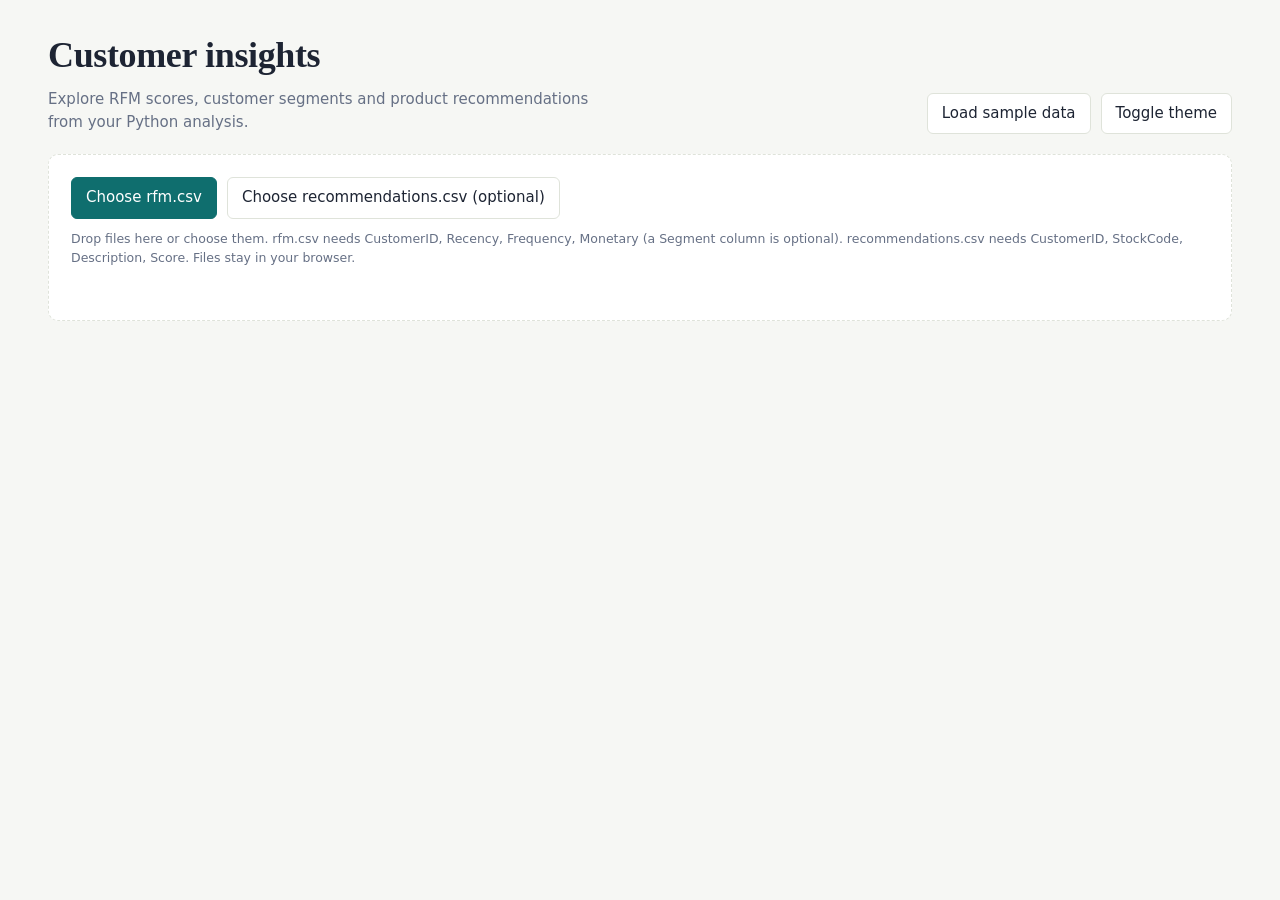
==== src/frontend/templates/dashboard.html @ dc7bb3b0 "Add K-Means RFM segmentation" ====
<!DOCTYPE html>
<html lang="en">
<head>
<meta charset="utf-8">
<meta name="viewport" content="width=device-width, initial-scale=1">
<title>Customer Insights – Online Retail Analytics</title>
<style>
:root{
  --ink:#1d2433; --muted:#667085; --paper:#f6f7f4; --panel:#ffffff; --line:#dfe3da;
  --accent:#0f6e6e; --accent-soft:#d8ecea; --warn:#b4531f;
  --seg1:#0f6e6e; --seg2:#3f9a8f; --seg3:#d9a441; --seg4:#b4531f; --seg5:#8b94a5; --seg6:#5b6fa8;
}
@media (prefers-color-scheme:dark){
  :root:not([data-theme="light"]){--ink:#e8ebf1;--muted:#9aa3b5;--paper:#12161f;--panel:#1a202c;--line:#2b3446;--accent:#4fc1b6;--accent-soft:#1e3a3a;--warn:#e08a55}
}
:root[data-theme="dark"]{--ink:#e8ebf1;--muted:#9aa3b5;--paper:#12161f;--panel:#1a202c;--line:#2b3446;--accent:#4fc1b6;--accent-soft:#1e3a3a;--warn:#e08a55}
*{box-sizing:border-box}
html,body{margin:0}
body{background:var(--paper);color:var(--ink);font:15px/1.55 "Source Sans 3","Segoe UI",system-ui,sans-serif}
h1,h2,h3{font-family:"Fraunces",Georgia,serif;font-weight:600;margin:0;letter-spacing:-.01em}
header{padding:28px clamp(16px,4vw,48px) 12px;display:flex;flex-wrap:wrap;gap:16px;align-items:end;justify-content:space-between}
header h1{font-size:clamp(24px,3.4vw,36px)}
header p{margin:4px 0 0;color:var(--muted);max-width:60ch}
main{padding:8px clamp(16px,4vw,48px) 48px;display:grid;gap:20px}
button,.btn{font:inherit;border:1px solid var(--line);background:var(--panel);color:var(--ink);padding:8px 14px;border-radius:6px;cursor:pointer}
button.primary,.btn.primary{background:var(--accent);border-color:var(--accent);color:#fff}
button:focus-visible,input:focus-visible,select:focus-visible,label:focus-within{outline:2px solid var(--accent);outline-offset:2px}
.bar{display:flex;flex-wrap:wrap;gap:10px;align-items:center}
.drop{border:1.5px dashed var(--line);background:var(--panel);border-radius:10px;padding:22px;display:grid;gap:10px}
.drop.over{border-color:var(--accent);background:var(--accent-soft)}
.drop small{color:var(--muted)}
nav.tabs{display:flex;gap:4px;border-bottom:1px solid var(--line)}
nav.tabs button{border:0;border-bottom:3px solid transparent;border-radius:0;background:none;padding:10px 14px;color:var(--muted)}
nav.tabs button[aria-selected="true"]{color:var(--ink);border-bottom-color:var(--accent);font-weight:600}
.stats{display:grid;grid-template-columns:repeat(auto-fit,minmax(160px,1fr));gap:12px}
.stat{background:var(--panel);border:1px solid var(--line);border-radius:8px;padding:14px 16px}
.stat b{display:block;font:600 24px "Fraunces",Georgia,serif}
.stat span{color:var(--muted);font-size:13px}
.panel{background:var(--panel);border:1px solid var(--line);border-radius:10px;padding:18px}
.grid2{display:grid;grid-template-columns:minmax(0,1fr) minmax(0,1.4fr);gap:20px}
@media(max-width:860px){.grid2{grid-template-columns:1fr}}
.seg-row{display:grid;grid-template-columns:130px 1fr 60px;gap:10px;align-items:center;margin:8px 0;cursor:pointer;font-size:14px}
.seg-row .track{background:var(--paper);height:16px;border-radius:3px;overflow:hidden}
.seg-row .fill{height:100%}
.seg-row.active{font-weight:600}
.seg-row span:last-child{text-align:right;color:var(--muted)}
.scroll{overflow-x:auto;max-height:480px;overflow-y:auto}
table{border-collapse:collapse;width:100%;font-size:14px}
th,td{padding:8px 10px;text-align:left;border-bottom:1px solid var(--line);white-space:nowrap}
th{position:sticky;top:0;background:var(--panel);cursor:pointer;color:var(--muted);font-weight:600}
td.n,th.n{text-align:right;font-variant-numeric:tabular-nums}
input[type=search],input[type=text],select{font:inherit;padding:8px 10px;border:1px solid var(--line);border-radius:6px;background:var(--panel);color:var(--ink)}
.pill{display:inline-block;padding:1px 9px;border-radius:99px;font-size:12px;color:#fff}
.empty{color:var(--muted);padding:24px 0;text-align:center}
.msg{color:var(--warn);min-height:1.4em}
[hidden]{display:none!important}
</style>
</head>
<body>
<header>
  <div>
    <h1>Customer insights</h1>
    <p>Explore RFM scores, customer segments and product recommendations from your Python analysis.</p>
  </div>
  <div class="bar">
    <button id="demo">Load sample data</button>
    <button id="theme" aria-label="Toggle dark mode">Toggle theme</button>
  </div>
</header>

<main>
  <section class="drop" id="drop">
    <div class="bar">
      <label class="btn primary">Choose rfm.csv<input id="rfmFile" type="file" accept=".csv" hidden></label>
      <label class="btn">Choose recommendations.csv (optional)<input id="recFile" type="file" accept=".csv" hidden></label>
    </div>
    <small>Drop files here or choose them. rfm.csv needs CustomerID, Recency, Frequency, Monetary (a Segment column is optional). recommendations.csv needs CustomerID, StockCode, Description, Score. Files stay in your browser.</small>
    <div class="msg" id="msg" role="status"></div>
  </section>

  <div id="app" hidden>
    <div class="stats" id="stats"></div>
    <nav class="tabs" role="tablist" style="margin-top:20px">
      <button role="tab" aria-selected="true" data-tab="seg">Segments</button>
      <button role="tab" aria-selected="false" data-tab="rec">Recommendations</button>
    </nav>

    <section id="tab-seg" style="margin-top:20px" class="grid2">
      <div class="panel">
        <h2 style="font-size:20px;margin-bottom:6px">Customers by segment</h2>
        <small style="color:var(--muted)">Select a segment to filter the table.</small>
        <div id="segBars" style="margin-top:12px"></div>
      </div>
      <div class="panel">
        <div class="bar" style="margin-bottom:12px">
          <input type="search" id="q" placeholder="Search by customer ID" aria-label="Search by customer ID">
          <button id="clearSeg">Show all segments</button>
          <button id="export">Download filtered CSV</button>
        </div>
        <div class="scroll"><table id="tbl"></table></div>
      </div>
    </section>

    <section id="tab-rec" style="margin-top:20px" hidden class="panel">
      <h2 style="font-size:20px;margin-bottom:12px">Recommendations for a customer</h2>
      <div class="bar" style="margin-bottom:12px">
        <input type="text" id="cust" placeholder="Customer ID, e.g. 17850" aria-label="Customer ID">
        <button class="primary" id="lookup">Show recommendations</button>
      </div>
      <div id="recOut"></div>
    </section>
  </div>
</main>

<script>
(function(){
  var COLORS={"Champions":"--seg1","Loyal customers":"--seg2","Recent customers":"--seg6","Needs attention":"--seg3","At risk":"--seg4","Lost":"--seg5"};
  var state={rfm:[],rec:[],seg:null,sort:{k:"Monetary",d:-1}};
  var $=function(id){return document.getElementById(id)};
  var css=function(v){return getComputedStyle(document.documentElement).getPropertyValue(v).trim()};
  var segColor=function(s){return css(COLORS[s]||"--seg5")};
  var fmt=function(n){return Number(n).toLocaleString(undefined,{maximumFractionDigits:0})};

  function parseCSV(text){
    var rows=[],row=[],cur="",q=false,i,c;
    text=text.replace(/^\uFEFF/,"");
    for(i=0;i<text.length;i++){
      c=text[i];
      if(q){ if(c=='"'){ if(text[i+1]=='"'){cur+='"';i++} else q=false } else cur+=c }
      else if(c=='"') q=true;
      else if(c==","){row.push(cur);cur=""}
      else if(c=="\n"||c=="\r"){ if(c=="\r"&&text[i+1]=="\n")i++; row.push(cur);cur="";rows.push(row);row=[] }
      else cur+=c;
    }
    if(cur!==""||row.length){row.push(cur);rows.push(row)}
    var head=rows.shift().map(function(h){return h.trim()});
    return rows.filter(function(r){return r.length>1}).map(function(r){
      var o={};head.forEach(function(h,j){o[h]=(r[j]||"").trim()});return o;
    });
  }

  function quintile(values,v,reverse){
    var s=values.slice().sort(function(a,b){return a-b});
    var rank=s.filter(function(x){return x<=v}).length/s.length;
    var score=Math.min(5,Math.max(1,Math.ceil(rank*5)));
    return reverse?6-score:score;
  }

  function prepareRFM(rows){
    var need=["CustomerID","Recency","Frequency","Monetary"];
    if(!rows.length||need.some(function(k){return !(k in rows[0])}))
      throw new Error("rfm.csv must include these columns: "+need.join(", ")+".");
    rows.forEach(function(r){r.Recency=+r.Recency;r.Frequency=+r.Frequency;r.Monetary=+r.Monetary});
    var R=rows.map(function(r){return r.Recency}),F=rows.map(function(r){return r.Frequency}),M=rows.map(function(r){return r.Monetary});
    rows.forEach(function(r){
      r.R=quintile(R,r.Recency,true);r.F=quintile(F,r.Frequency,false);r.M=quintile(M,r.Monetary,false);
      if(!r.Segment){
        r.Segment=(r.R>=4&&r.F>=4)?"Champions":(r.F>=4)?"Loyal customers":(r.R>=4)?"Recent customers":(r.R<=2&&r.F>=3)?"At risk":(r.R<=2)?"Lost":"Needs attention";
      }
    });
    return rows;
  }

  function render(){
    $("app").hidden=false;
    var rows=state.rfm;
    var total=rows.reduce(function(a,r){return a+r.Monetary},0);
    var counts={};rows.forEach(function(r){counts[r.Segment]=(counts[r.Segment]||0)+1});
    var top=Object.keys(counts).sort(function(a,b){return counts[b]-counts[a]})[0];
    $("stats").innerHTML=[["Customers",fmt(rows.length)],["Total revenue",fmt(total)],["Average spend",fmt(total/rows.length)],["Largest segment",top]]
      .map(function(s){return '<div class="stat"><b>'+s[1]+'</b><span>'+s[0]+'</span></div>'}).join("");
    var max=Math.max.apply(null,Object.values(counts));
    $("segBars").innerHTML=Object.keys(counts).sort(function(a,b){return counts[b]-counts[a]}).map(function(s){
      return '<div class="seg-row'+(state.seg===s?' active':'')+'" data-seg="'+s+'" tabindex="0" role="button">'+
        '<span>'+s+'</span><span class="track"><span class="fill" style="display:block;width:'+(counts[s]/max*100)+'%;background:'+segColor(s)+'"></span></span><span>'+fmt(counts[s])+'</span></div>';
    }).join("");
    renderTable();
  }

  function filtered(){
    var q=$("q").value.trim().toLowerCase();
    return state.rfm.filter(function(r){return (!state.seg||r.Segment===state.seg)&&(!q||String(r.CustomerID).toLowerCase().indexOf(q)>-1)});
  }

  function renderTable(){
    var cols=[["CustomerID",0],["Recency",1],["Frequency",1],["Monetary",1],["Segment",0]];
    var rows=filtered().sort(function(a,b){
      var k=state.sort.k,x=a[k],y=b[k];
      return (x>y?1:x<y?-1:0)*state.sort.d;
    });
    if(!rows.length){$("tbl").innerHTML='<tr><td class="empty">No customers match these filters.</td></tr>';return}
    $("tbl").innerHTML='<thead><tr>'+cols.map(function(c){
      return '<th class="'+(c[1]?'n':'')+'" data-k="'+c[0]+'">'+c[0]+(state.sort.k===c[0]?(state.sort.d>0?' ▲':' ▼'):'')+'</th>';
    }).join("")+'</tr></thead><tbody>'+rows.slice(0,500).map(function(r){
      return '<tr><td>'+r.CustomerID+'</td><td class="n">'+fmt(r.Recency)+'</td><td class="n">'+fmt(r.Frequency)+'</td><td class="n">'+fmt(r.Monetary)+
        '</td><td><span class="pill" style="background:'+segColor(r.Segment)+'">'+r.Segment+'</span></td></tr>';
    }).join("")+'</tbody>';
  }

  function showRecs(){
    var id=$("cust").value.trim(),out=$("recOut");
    if(!state.rec.length){out.innerHTML='<div class="empty">Load recommendations.csv to see product suggestions.</div>';return}
    var list=state.rec.filter(function(r){return String(r.CustomerID)===id}).sort(function(a,b){return +b.Score-+a.Score});
    if(!id){out.innerHTML='<div class="empty">Enter a customer ID to see suggested products.</div>';return}
    if(!list.length){out.innerHTML='<div class="empty">No recommendations found for customer '+id.replace(/[<>&]/g,"")+'.</div>';return}
    out.innerHTML='<div class="scroll"><table><thead><tr><th>StockCode</th><th>Description</th><th class="n">Score</th></tr></thead><tbody>'+
      list.map(function(r){return '<tr><td>'+r.StockCode+'</td><td>'+r.Description+'</td><td class="n">'+(+r.Score).toFixed(3)+'</td></tr>'}).join("")+'</tbody></table></div>';
  }

  function say(t){$("msg").textContent=t||""}
  function readFile(file,cb){var fr=new FileReader();fr.onload=function(){cb(fr.result)};fr.readAsText(file)}
  function loadRFM(file){readFile(file,function(t){try{state.rfm=prepareRFM(parseCSV(t));state.seg=null;say("");render()}catch(e){say(e.message)}})}
  function loadRec(file){readFile(file,function(t){try{state.rec=parseCSV(t);say("");showRecs()}catch(e){say("Could not read recommendations.csv.")}})}

  $("rfmFile").onchange=function(e){if(e.target.files[0])loadRFM(e.target.files[0])};
  $("recFile").onchange=function(e){if(e.target.files[0])loadRec(e.target.files[0])};
  var drop=$("drop");
  ["dragover","dragenter"].forEach(function(ev){drop.addEventListener(ev,function(e){e.preventDefault();drop.classList.add("over")})});
  ["dragleave","drop"].forEach(function(ev){drop.addEventListener(ev,function(e){e.preventDefault();drop.classList.remove("over")})});
  drop.addEventListener("drop",function(e){
    Array.prototype.forEach.call(e.dataTransfer.files,function(f){/rec/i.test(f.name)?loadRec(f):loadRFM(f)});
  });

  $("segBars").addEventListener("click",function(e){var r=e.target.closest("[data-seg]");if(r){state.seg=state.seg===r.dataset.seg?null:r.dataset.seg;render()}});
  $("segBars").addEventListener("keydown",function(e){if(e.key==="Enter"||e.key===" "){e.preventDefault();e.target.click()}});
  $("clearSeg").onclick=function(){state.seg=null;render()};
  $("q").oninput=renderTable;
  $("tbl").addEventListener("click",function(e){
    var th=e.target.closest("th");if(!th)return;
    var k=th.dataset.k;state.sort=state.sort.k===k?{k:k,d:-state.sort.d}:{k:k,d:-1};renderTable();
  });
  $("export").onclick=function(){
    var rows=filtered(),csv="CustomerID,Recency,Frequency,Monetary,Segment\n"+rows.map(function(r){return [r.CustomerID,r.Recency,r.Frequency,r.Monetary,r.Segment].join(",")}).join("\n");
    var a=document.createElement("a");a.href=URL.createObjectURL(new Blob([csv],{type:"text/csv"}));a.download="customers_filtered.csv";a.click();
  };
  document.querySelectorAll("[data-tab]").forEach(function(b){b.onclick=function(){
    document.querySelectorAll("[data-tab]").forEach(function(x){x.setAttribute("aria-selected",x===b)});
    $("tab-seg").hidden=b.dataset.tab!=="seg";$("tab-rec").hidden=b.dataset.tab!=="rec";
  }});
  $("lookup").onclick=showRecs;
  $("cust").addEventListener("keydown",function(e){if(e.key==="Enter")showRecs()});
  $("theme").onclick=function(){
    var r=document.documentElement,dark=r.dataset.theme?r.dataset.theme==="dark":matchMedia("(prefers-color-scheme:dark)").matches;
    r.dataset.theme=dark?"light":"dark";if(state.rfm.length)render();
  };

  $("demo").onclick=function(){
    var rows=[];
    for(var i=0;i<400;i++){
      var f=1+Math.floor(Math.pow(Math.random(),2.2)*40);
      rows.push({CustomerID:String(12346+i*7),Recency:Math.floor(Math.random()*365),Frequency:f,Monetary:Math.round(f*(40+Math.random()*180))});
    }
    state.rfm=prepareRFM(rows);state.seg=null;
    var items=[["85123A","White hanging heart T-light holder"],["22423","Regency cakestand 3 tier"],["47566","Party bunting"],["84879","Assorted colour bird ornament"],["22720","Set of 3 cake tins pantry design"]];
    state.rec=[];
    state.rfm.slice(0,40).forEach(function(r){items.forEach(function(it){state.rec.push({CustomerID:r.CustomerID,StockCode:it[0],Description:it[1],Score:Math.random()})})});
    $("cust").value=state.rfm[0].CustomerID;
    say("");render();showRecs();
  };
})();
</script>
</body>
</html>
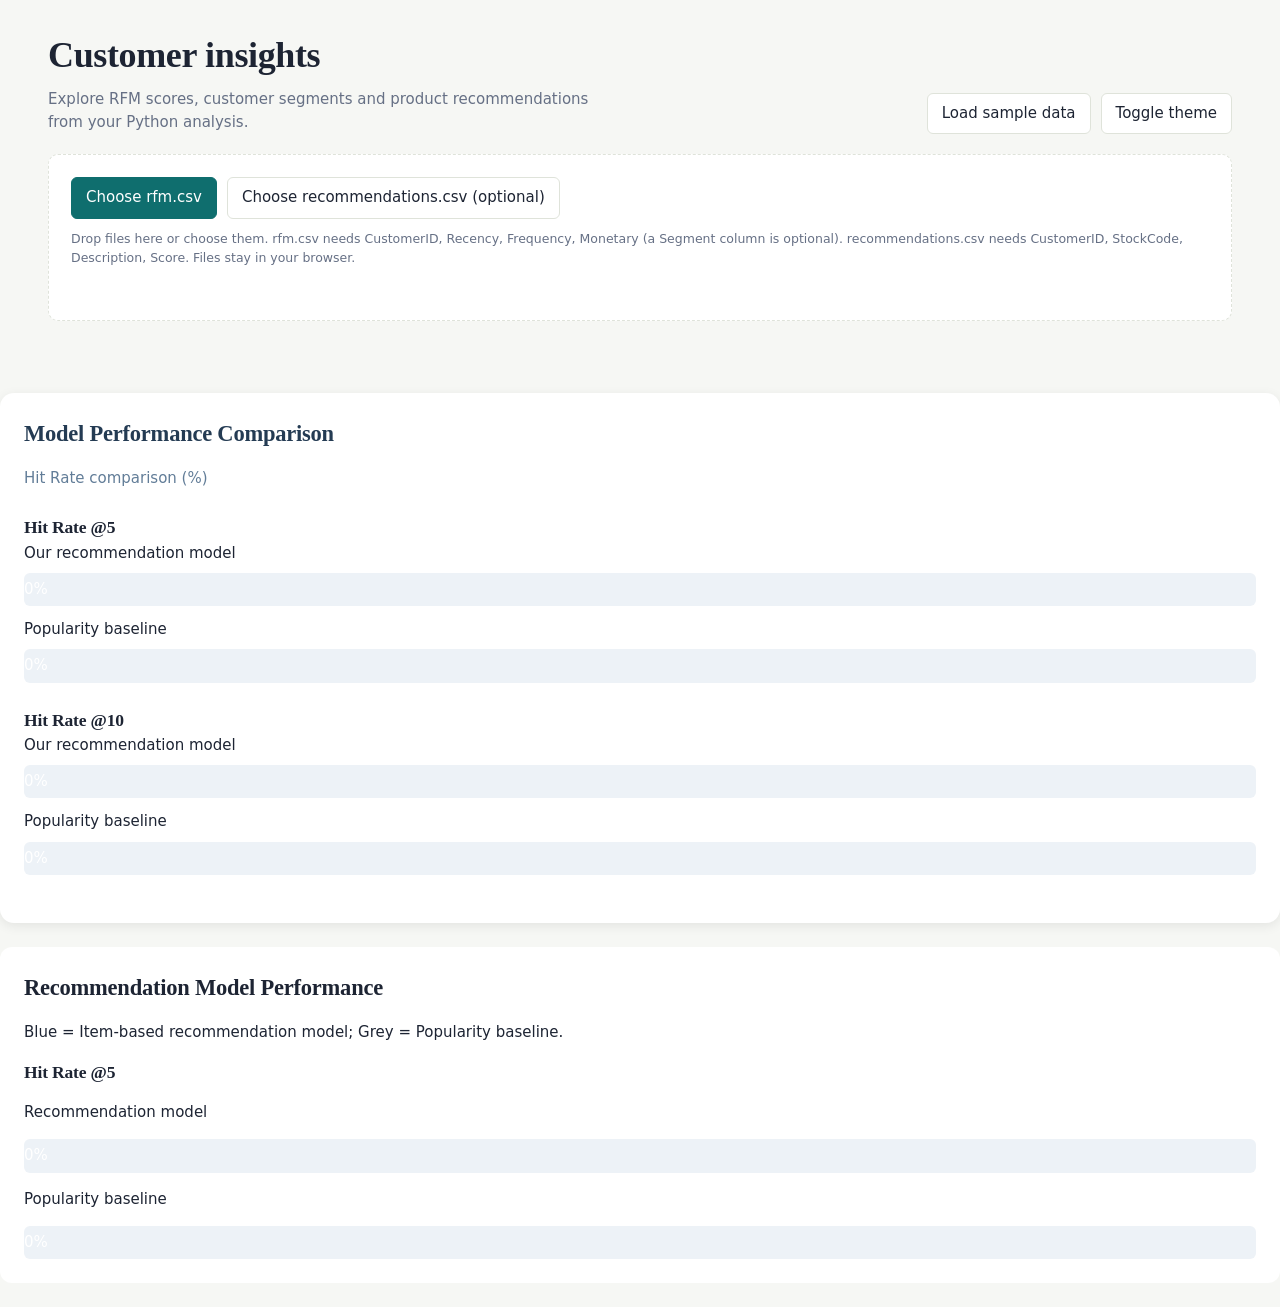
==== commit 6ad238bc: "Prepare for deployment" ====
--- a/src/frontend/templates/dashboard.html
+++ b/src/frontend/templates/dashboard.html
@@ -112,6 +112,73 @@
   </div>
 </main>
 
+
+<!-- Model Performance Comparison Chart -->
+<section style="margin: 24px 0; padding: 24px; background: #ffffff; border-radius: 14px; box-shadow: 0 3px 12px rgba(0,0,0,0.08);">
+    <h2 style="color: #243b53;">Model Performance Comparison</h2>
+    <p style="color: #627d98;">Hit Rate comparison (%)</p>
+
+    <div style="margin: 24px 0;">
+        <h3>Hit Rate @5</h3>
+        <div style="margin-bottom: 8px;">Our recommendation model</div>
+        <div style="background: #edf2f7; border-radius: 6px;">
+            <div id="chart-model-5"
+                 style="width: 0%; background: #2563eb; color: white; padding: 5px 0; text-align: center; border-radius: 6px; transition: width 0.5s;">
+                0%
+            </div>
+        </div>
+
+        <div style="margin: 12px 0 8px;">Popularity baseline</div>
+        <div style="background: #edf2f7; border-radius: 6px;">
+            <div id="chart-base-5"
+                 style="width: 0%; background: #64748b; color: white; padding: 5px 0; text-align: center; border-radius: 6px;">
+                0%
+            </div>
+        </div>
+    </div>
+
+    <div style="margin: 24px 0;">
+        <h3>Hit Rate @10</h3>
+        <div style="margin-bottom: 8px;">Our recommendation model</div>
+        <div style="background: #edf2f7; border-radius: 6px;">
+            <div id="chart-model-10"
+                 style="width: 0%; background: #2563eb; color: white; padding: 5px 0; text-align: center; border-radius: 6px;">
+                0%
+            </div>
+        </div>
+
+        <div style="margin: 12px 0 8px;">Popularity baseline</div>
+        <div style="background: #edf2f7; border-radius: 6px;">
+            <div id="chart-base-10"
+                 style="width: 0%; background: #64748b; color: white; padding: 5px 0; text-align: center; border-radius: 6px;">
+                0%
+            </div>
+        </div>
+    </div>
+</section>
+
+
+<section id="evaluation-chart" style="padding: 24px; margin: 24px 0; background: white; border-radius: 12px;">
+    <h2>Recommendation Model Performance</h2>
+    <p>Blue = Item-based recommendation model; Grey = Popularity baseline.</p>
+
+    <h3>Hit Rate @5</h3>
+    <p>Recommendation model</p>
+    <div style="background: #edf2f7; border-radius: 6px;">
+        <div id="chart-model-5"
+             style="width: 0%; background: #2563eb; color: white; padding: 5px 0; text-align: center; border-radius: 6px;">
+            0%
+        </div>
+    </div>
+
+    <p>Popularity baseline</p>
+    <div style="background: #edf2f7; border-radius: 6px;">
+        <div id="chart-base-5"
+             style="width: 0%; background: #64748b; color: white; padding: 5px 0; text-align: center; border-radius: 6px;">
+            0%
+        </div>
+    </div>
+
 <script>
 (function(){
   var COLORS={"Champions":"--seg1","Loyal customers":"--seg2","Recent customers":"--seg6","Needs attention":"--seg3","At risk":"--seg4","Lost":"--seg5"};
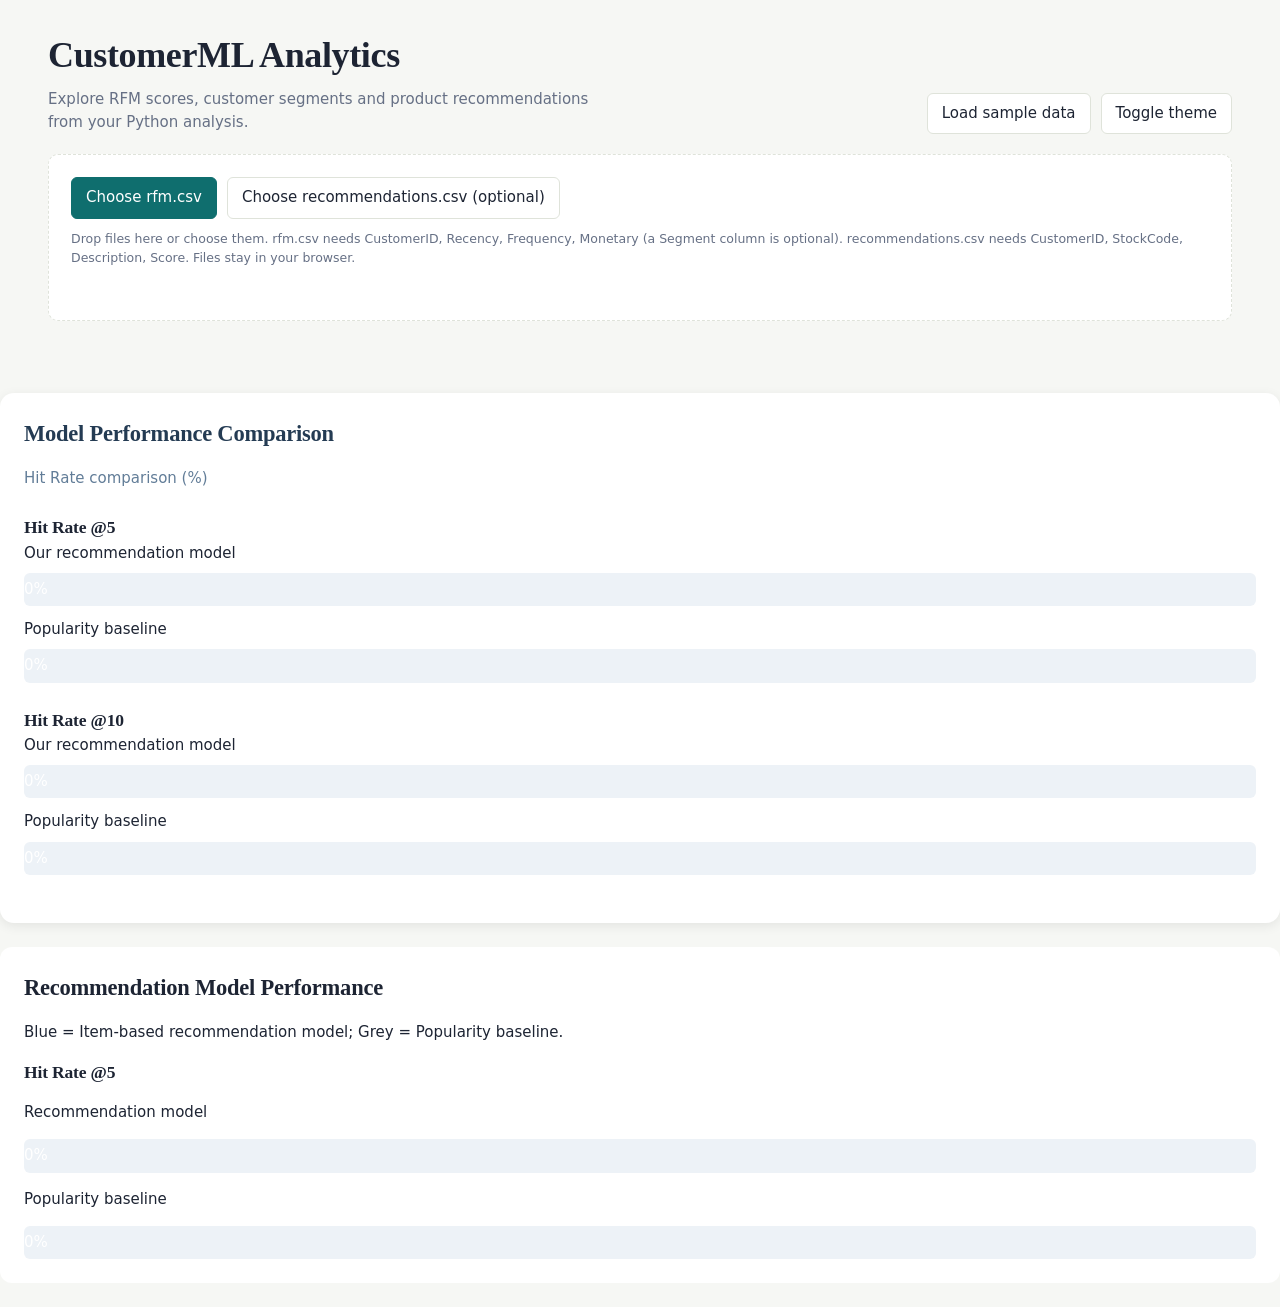
==== commit 7574ab7d: "Rename project to CustomerML Analytics" ====
--- a/src/frontend/templates/dashboard.html
+++ b/src/frontend/templates/dashboard.html
@@ -3,7 +3,7 @@
 <head>
 <meta charset="utf-8">
 <meta name="viewport" content="width=device-width, initial-scale=1">
-<title>Customer Insights – Online Retail Analytics</title>
+<title>CustomerML Analytics</title>
 <style>
 :root{
   --ink:#1d2433; --muted:#667085; --paper:#f6f7f4; --panel:#ffffff; --line:#dfe3da;
@@ -59,7 +59,7 @@
 <body>
 <header>
   <div>
-    <h1>Customer insights</h1>
+    <h1>CustomerML Analytics</h1>
     <p>Explore RFM scores, customer segments and product recommendations from your Python analysis.</p>
   </div>
   <div class="bar">
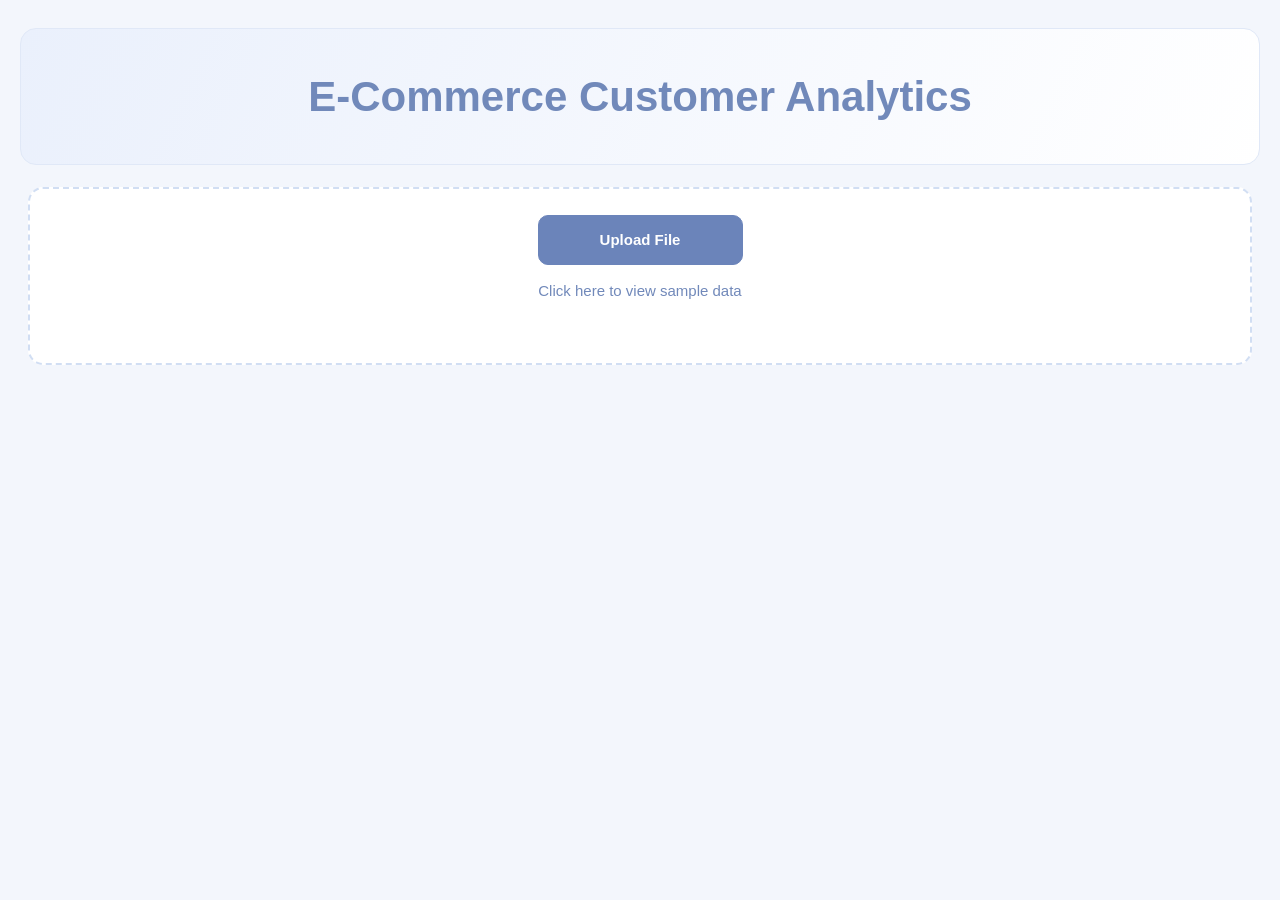
==== commit 544ebb76: "Initial commit" ====
--- a/src/frontend/templates/dashboard.html
+++ b/src/frontend/templates/dashboard.html
@@ -1,330 +1,1169 @@
+
 <!DOCTYPE html>
 <html lang="en">
 <head>
-<meta charset="utf-8">
-<meta name="viewport" content="width=device-width, initial-scale=1">
-<title>CustomerML Analytics</title>
+<meta charset="UTF-8">
+<meta name="viewport" content="width=device-width, initial-scale=1.0">
+<title>E-Commerce Customer Analytics</title>
+
 <style>
-:root{
-  --ink:#1d2433; --muted:#667085; --paper:#f6f7f4; --panel:#ffffff; --line:#dfe3da;
-  --accent:#0f6e6e; --accent-soft:#d8ecea; --warn:#b4531f;
-  --seg1:#0f6e6e; --seg2:#3f9a8f; --seg3:#d9a441; --seg4:#b4531f; --seg5:#8b94a5; --seg6:#5b6fa8;
-}
-@media (prefers-color-scheme:dark){
-  :root:not([data-theme="light"]){--ink:#e8ebf1;--muted:#9aa3b5;--paper:#12161f;--panel:#1a202c;--line:#2b3446;--accent:#4fc1b6;--accent-soft:#1e3a3a;--warn:#e08a55}
-}
-:root[data-theme="dark"]{--ink:#e8ebf1;--muted:#9aa3b5;--paper:#12161f;--panel:#1a202c;--line:#2b3446;--accent:#4fc1b6;--accent-soft:#1e3a3a;--warn:#e08a55}
-*{box-sizing:border-box}
-html,body{margin:0}
-body{background:var(--paper);color:var(--ink);font:15px/1.55 "Source Sans 3","Segoe UI",system-ui,sans-serif}
-h1,h2,h3{font-family:"Fraunces",Georgia,serif;font-weight:600;margin:0;letter-spacing:-.01em}
-header{padding:28px clamp(16px,4vw,48px) 12px;display:flex;flex-wrap:wrap;gap:16px;align-items:end;justify-content:space-between}
-header h1{font-size:clamp(24px,3.4vw,36px)}
-header p{margin:4px 0 0;color:var(--muted);max-width:60ch}
-main{padding:8px clamp(16px,4vw,48px) 48px;display:grid;gap:20px}
-button,.btn{font:inherit;border:1px solid var(--line);background:var(--panel);color:var(--ink);padding:8px 14px;border-radius:6px;cursor:pointer}
-button.primary,.btn.primary{background:var(--accent);border-color:var(--accent);color:#fff}
-button:focus-visible,input:focus-visible,select:focus-visible,label:focus-within{outline:2px solid var(--accent);outline-offset:2px}
-.bar{display:flex;flex-wrap:wrap;gap:10px;align-items:center}
-.drop{border:1.5px dashed var(--line);background:var(--panel);border-radius:10px;padding:22px;display:grid;gap:10px}
-.drop.over{border-color:var(--accent);background:var(--accent-soft)}
-.drop small{color:var(--muted)}
-nav.tabs{display:flex;gap:4px;border-bottom:1px solid var(--line)}
-nav.tabs button{border:0;border-bottom:3px solid transparent;border-radius:0;background:none;padding:10px 14px;color:var(--muted)}
-nav.tabs button[aria-selected="true"]{color:var(--ink);border-bottom-color:var(--accent);font-weight:600}
-.stats{display:grid;grid-template-columns:repeat(auto-fit,minmax(160px,1fr));gap:12px}
-.stat{background:var(--panel);border:1px solid var(--line);border-radius:8px;padding:14px 16px}
-.stat b{display:block;font:600 24px "Fraunces",Georgia,serif}
-.stat span{color:var(--muted);font-size:13px}
-.panel{background:var(--panel);border:1px solid var(--line);border-radius:10px;padding:18px}
-.grid2{display:grid;grid-template-columns:minmax(0,1fr) minmax(0,1.4fr);gap:20px}
-@media(max-width:860px){.grid2{grid-template-columns:1fr}}
-.seg-row{display:grid;grid-template-columns:130px 1fr 60px;gap:10px;align-items:center;margin:8px 0;cursor:pointer;font-size:14px}
-.seg-row .track{background:var(--paper);height:16px;border-radius:3px;overflow:hidden}
-.seg-row .fill{height:100%}
-.seg-row.active{font-weight:600}
-.seg-row span:last-child{text-align:right;color:var(--muted)}
-.scroll{overflow-x:auto;max-height:480px;overflow-y:auto}
-table{border-collapse:collapse;width:100%;font-size:14px}
-th,td{padding:8px 10px;text-align:left;border-bottom:1px solid var(--line);white-space:nowrap}
-th{position:sticky;top:0;background:var(--panel);cursor:pointer;color:var(--muted);font-weight:600}
-td.n,th.n{text-align:right;font-variant-numeric:tabular-nums}
-input[type=search],input[type=text],select{font:inherit;padding:8px 10px;border:1px solid var(--line);border-radius:6px;background:var(--panel);color:var(--ink)}
-.pill{display:inline-block;padding:1px 9px;border-radius:99px;font-size:12px;color:#fff}
-.empty{color:var(--muted);padding:24px 0;text-align:center}
-.msg{color:var(--warn);min-height:1.4em}
-[hidden]{display:none!important}
+:root {
+  --ink: #263650;
+  --muted: #71809a;
+  --paper: #f3f6fc;
+  --panel: #ffffff;
+  --line: #dce5f4;
+  --accent: #6b84ba;
+  --accent-dark: #5873ab;
+  --seg1: #7c91c9;
+  --seg2: #7bb8a9;
+  --seg3: #e5c47d;
+  --seg4: #d99b83;
+  --seg5: #a8b4c8;
+  --seg6: #9a9fcf;
+}
+
+* {
+  box-sizing: border-box;
+}
+
+html, body {
+  margin: 0;
+  min-height: 100%;
+}
+
+body {
+  background: var(--paper);
+  color: var(--ink);
+  font: 15px/1.55 "Segoe UI", Arial, sans-serif;
+}
+
+/* Centered dashboard heading */
+header {
+  margin: 28px 20px 22px;
+  padding: 35px 20px;
+  text-align: center;
+  background: linear-gradient(115deg, #eaf0fc, #ffffff);
+  border: 1px solid #e0e8f7;
+  border-radius: 16px;
+}
+
+header h1 {
+  margin: 0;
+  color: #7189ba;
+  font-size: clamp(25px, 3.4vw, 42px);
+  font-weight: 750;
+}
+
+main {
+  padding: 0 28px 42px;
+  display: grid;
+  gap: 20px;
+  max-width: 1800px;
+  margin: auto;
+}
+
+/* Buttons */
+button, .btn {
+  font: inherit;
+  border: 1px solid var(--line);
+  background: #ffffff;
+  color: var(--ink);
+  padding: 11px 17px;
+  border-radius: 10px;
+  cursor: pointer;
+  transition: 0.18s ease;
+}
+
+button:hover, .btn:hover {
+  border-color: #9db0d8;
+  transform: translateY(-1px);
+}
+
+button.primary, .btn.primary {
+  background: var(--accent);
+  border-color: var(--accent);
+  color: #ffffff;
+  font-weight: 600;
+}
+
+button.primary:hover, .btn.primary:hover {
+  background: var(--accent-dark);
+}
+
+/* Upload area */
+.drop {
+  border: 2px dashed #d1def3;
+  background: #ffffff;
+  border-radius: 15px;
+  padding: 26px 24px;
+  display: flex;
+  flex-direction: column;
+  align-items: center;
+  justify-content: center;
+  gap: 14px;
+  text-align: center;
+  min-height: 170px;
+}
+
+.drop.over {
+  border-color: var(--accent);
+  background: #edf2fc;
+}
+
+/* Center both upload buttons */
+.upload-actions {
+  display: flex;
+  flex-wrap: wrap;
+  align-items: center;
+  justify-content: center;
+  gap: 12px;
+  width: 100%;
+}
+
+.upload-actions .btn {
+  display: inline-flex;
+  align-items: center;
+  justify-content: center;
+  min-height: 50px;
+  min-width: 205px;
+}
+
+.file-label input {
+  display: none;
+}
+
+.sample-link {
+  color: #7189ba;
+  text-decoration: none;
+  font-weight: 500;
+}
+
+.sample-link:hover {
+  text-decoration: underline;
+  color: var(--accent-dark);
+}
+
+.msg {
+  color: #bd5b2c;
+  min-height: 1.4em;
+  margin: 0;
+}
+
+.sample-data {
+  width: 100%;
+  max-width: 760px;
+  text-align: left;
+  margin-top: 5px;
+}
+
+.sample-data h3 {
+  margin: 0 0 8px;
+  font-size: 18px;
+}
+
+[hidden] {
+  display: none !important;
+}
+
+/* Statistics cards */
+.stats {
+  display: grid;
+  grid-template-columns: repeat(4, minmax(0, 1fr));
+  gap: 16px;
+}
+
+.stat {
+  background: var(--panel);
+  border: 1px solid var(--line);
+  border-radius: 14px;
+  padding: 22px;
+  box-shadow: 0 3px 12px rgba(47, 70, 110, 0.025);
+  min-width: 0;
+}
+
+.stat b {
+  display: block;
+  color: #7189ba;
+  font-size: clamp(21px, 2vw, 30px);
+  line-height: 1.25;
+  margin-bottom: 7px;
+  overflow-wrap: anywhere;
+}
+
+.stat span {
+  color: var(--muted);
+  font-size: 14px;
+}
+
+/* Dashboard tabs */
+nav.tabs {
+  display: flex;
+  gap: 10px;
+  border-bottom: 1px solid #d9e2f2;
+  margin-top: -7px;
+}
+
+nav.tabs button {
+  border: 0;
+  border-bottom: 3px solid transparent;
+  border-radius: 0;
+  background: transparent;
+  padding: 12px 18px;
+  color: var(--muted);
+}
+
+nav.tabs button[aria-selected="true"] {
+  color: #526fa8;
+  border-bottom-color: #7e97c8;
+  font-weight: 650;
+}
+
+/* Main dashboard panels */
+.grid2 {
+  display: grid;
+  grid-template-columns: minmax(280px, 0.9fr) minmax(0, 1.6fr);
+  gap: 22px;
+}
+
+.panel {
+  background: var(--panel);
+  border: 1px solid var(--line);
+  border-radius: 15px;
+  padding: 22px;
+  min-width: 0;
+  box-shadow: 0 3px 12px rgba(47, 70, 110, 0.025);
+}
+
+.panel h2 {
+  font-size: 23px;
+  margin: 0 0 7px;
+}
+
+.muted {
+  color: var(--muted);
+}
+
+/* Segment bars */
+.seg-row {
+  display: grid;
+  grid-template-columns: 145px minmax(50px, 1fr) 58px;
+  gap: 10px;
+  align-items: center;
+  margin: 16px 0;
+  cursor: pointer;
+  font-size: 14px;
+}
+
+.seg-row .track {
+  background: #f0f3f9;
+  height: 16px;
+  border-radius: 5px;
+  overflow: hidden;
+}
+
+.seg-row .fill {
+  height: 100%;
+  border-radius: 5px;
+}
+
+.seg-row span:last-child {
+  text-align: right;
+  color: var(--muted);
+}
+
+.seg-row.active {
+  font-weight: 700;
+}
+
+/* Search and table */
+.toolbar {
+  display: flex;
+  flex-wrap: wrap;
+  gap: 10px;
+  align-items: center;
+  margin-bottom: 14px;
+}
+
+input[type="search"],
+input[type="text"] {
+  padding: 11px 13px;
+  border: 1px solid var(--line);
+  border-radius: 10px;
+  background: #ffffff;
+  color: var(--ink);
+  min-width: 0;
+}
+
+input[type="search"] {
+  flex: 1;
+  min-width: 175px;
+}
+
+.scroll {
+  overflow: auto;
+  max-height: 480px;
+  border-radius: 8px;
+}
+
+table {
+  border-collapse: collapse;
+  width: 100%;
+  font-size: 14px;
+}
+
+th, td {
+  padding: 11px 12px;
+  text-align: left;
+  border-bottom: 1px solid #e6ecf6;
+  white-space: nowrap;
+}
+
+th {
+  position: sticky;
+  top: 0;
+  background: #f6f8fd;
+  cursor: pointer;
+  color: #637b9f;
+  font-weight: 650;
+  z-index: 1;
+}
+
+td.n, th.n {
+  text-align: right;
+  font-variant-numeric: tabular-nums;
+}
+
+.pill {
+  display: inline-block;
+  padding: 3px 10px;
+  border-radius: 99px;
+  font-size: 12px;
+  color: #ffffff;
+}
+
+.empty {
+  color: var(--muted);
+  padding: 24px 0;
+  text-align: center;
+}
+
+/* Responsive layout */
+@media (max-width: 1000px) {
+  .stats {
+    grid-template-columns: repeat(2, minmax(0, 1fr));
+  }
+
+  .grid2 {
+    grid-template-columns: 1fr;
+  }
+}
+
+@media (max-width: 560px) {
+  main {
+    padding: 0 12px 28px;
+  }
+
+  header {
+    margin: 12px 12px 16px;
+    padding: 25px 12px;
+  }
+
+  .stats {
+    grid-template-columns: 1fr 1fr;
+    gap: 9px;
+  }
+
+  .stat {
+    padding: 15px;
+  }
+
+  .panel {
+    padding: 14px;
+  }
+
+  .seg-row {
+    grid-template-columns: 110px minmax(40px, 1fr) 42px;
+    gap: 7px;
+  }
+
+  .upload-actions .btn {
+    width: 100%;
+    max-width: 320px;
+  }
+}
 </style>
 </head>
+
 <body>
+
 <header>
-  <div>
-    <h1>CustomerML Analytics</h1>
-    <p>Explore RFM scores, customer segments and product recommendations from your Python analysis.</p>
-  </div>
-  <div class="bar">
-    <button id="demo">Load sample data</button>
-    <button id="theme" aria-label="Toggle dark mode">Toggle theme</button>
-  </div>
+  <h1>E-Commerce Customer Analytics</h1>
 </header>
 
 <main>
+
+  <!-- Upload section -->
   <section class="drop" id="drop">
-    <div class="bar">
-      <label class="btn primary">Choose rfm.csv<input id="rfmFile" type="file" accept=".csv" hidden></label>
-      <label class="btn">Choose recommendations.csv (optional)<input id="recFile" type="file" accept=".csv" hidden></label>
+
+    <div class="upload-actions">
+
+      <label class="btn primary file-label">
+        Upload File
+        <input id="rfmFile" type="file" accept=".csv,text/csv">
+      </label>
+
     </div>
-    <small>Drop files here or choose them. rfm.csv needs CustomerID, Recency, Frequency, Monetary (a Segment column is optional). recommendations.csv needs CustomerID, StockCode, Description, Score. Files stay in your browser.</small>
-    <div class="msg" id="msg" role="status"></div>
+
+    <a href="#" class="sample-link" id="viewSample">
+      Click here to view sample data
+    </a>
+
+    <p class="msg" id="msg" role="status" aria-live="polite"></p>
+
+    <!-- Sample data -->
+    <div class="sample-data" id="sampleData" hidden>
+
+      <h3>Sample Customer Data</h3>
+
+      <p class="muted">
+        Use these column names when preparing your customer CSV file.
+      </p>
+
+      <div class="scroll">
+        <table>
+          <thead>
+            <tr>
+              <th>CustomerID</th>
+              <th>Recency</th>
+              <th>Frequency</th>
+              <th>Monetary</th>
+            </tr>
+          </thead>
+
+          <tbody>
+            <tr><td>1001</td><td>10</td><td>15</td><td>2500</td></tr>
+            <tr><td>1002</td><td>45</td><td>5</td><td>800</td></tr>
+            <tr><td>1003</td><td>5</td><td>25</td><td>4500</td></tr>
+            <tr><td>1004</td><td>90</td><td>2</td><td>300</td></tr>
+            <tr><td>1005</td><td>20</td><td>10</td><td>1500</td></tr>
+          </tbody>
+        </table>
+      </div>
+
+    </div>
   </section>
 
+  <!-- Dashboard -->
   <div id="app" hidden>
-    <div class="stats" id="stats"></div>
-    <nav class="tabs" role="tablist" style="margin-top:20px">
-      <button role="tab" aria-selected="true" data-tab="seg">Segments</button>
-      <button role="tab" aria-selected="false" data-tab="rec">Recommendations</button>
+
+    <section class="stats" id="stats"></section>
+
+    <nav class="tabs" role="tablist" aria-label="Dashboard sections">
+      <button role="tab" aria-selected="true" data-tab="seg">
+        Customer Segments
+      </button>
+
+      <button role="tab" aria-selected="false" data-tab="rec">
+        Recommendations
+      </button>
     </nav>
 
-    <section id="tab-seg" style="margin-top:20px" class="grid2">
+    <!-- Customer segments -->
+    <section id="tab-seg" class="grid2">
+
       <div class="panel">
-        <h2 style="font-size:20px;margin-bottom:6px">Customers by segment</h2>
-        <small style="color:var(--muted)">Select a segment to filter the table.</small>
-        <div id="segBars" style="margin-top:12px"></div>
+        <h2>Customers by Segment</h2>
+
+        <p class="muted">
+          Select a segment to filter the customer table.
+        </p>
+
+        <div id="segBars"></div>
       </div>
+
       <div class="panel">
-        <div class="bar" style="margin-bottom:12px">
-          <input type="search" id="q" placeholder="Search by customer ID" aria-label="Search by customer ID">
-          <button id="clearSeg">Show all segments</button>
-          <button id="export">Download filtered CSV</button>
+
+        <div class="toolbar">
+          <input
+            type="search"
+            id="q"
+            placeholder="Search customer ID"
+            aria-label="Search customer ID"
+          >
+
+          <button id="clearSeg">Show All Segments</button>
+
+          <button id="export">Download Filtered CSV</button>
         </div>
-        <div class="scroll"><table id="tbl"></table></div>
+
+        <div class="scroll">
+          <table id="tbl"></table>
+        </div>
+
       </div>
     </section>
 
-    <section id="tab-rec" style="margin-top:20px" hidden class="panel">
-      <h2 style="font-size:20px;margin-bottom:12px">Recommendations for a customer</h2>
-      <div class="bar" style="margin-bottom:12px">
-        <input type="text" id="cust" placeholder="Customer ID, e.g. 17850" aria-label="Customer ID">
-        <button class="primary" id="lookup">Show recommendations</button>
+    <!-- Recommendations -->
+    <section id="tab-rec" class="panel" hidden>
+
+      <h2>Recommendations for a Customer</h2>
+
+      <p class="muted">
+        Load a recommendations CSV, then enter a customer ID.
+      </p>
+
+      <div class="toolbar">
+        <input
+          type="text"
+          id="cust"
+          placeholder="Customer ID, e.g. 17850"
+          aria-label="Customer ID"
+        >
+
+        <button class="primary" id="lookup">
+          Show Recommendations
+        </button>
       </div>
+
       <div id="recOut"></div>
+
     </section>
+
   </div>
 </main>
 
-
-<!-- Model Performance Comparison Chart -->
-<section style="margin: 24px 0; padding: 24px; background: #ffffff; border-radius: 14px; box-shadow: 0 3px 12px rgba(0,0,0,0.08);">
-    <h2 style="color: #243b53;">Model Performance Comparison</h2>
-    <p style="color: #627d98;">Hit Rate comparison (%)</p>
-
-    <div style="margin: 24px 0;">
-        <h3>Hit Rate @5</h3>
-        <div style="margin-bottom: 8px;">Our recommendation model</div>
-        <div style="background: #edf2f7; border-radius: 6px;">
-            <div id="chart-model-5"
-                 style="width: 0%; background: #2563eb; color: white; padding: 5px 0; text-align: center; border-radius: 6px; transition: width 0.5s;">
-                0%
-            </div>
-        </div>
-
-        <div style="margin: 12px 0 8px;">Popularity baseline</div>
-        <div style="background: #edf2f7; border-radius: 6px;">
-            <div id="chart-base-5"
-                 style="width: 0%; background: #64748b; color: white; padding: 5px 0; text-align: center; border-radius: 6px;">
-                0%
-            </div>
-        </div>
-    </div>
-
-    <div style="margin: 24px 0;">
-        <h3>Hit Rate @10</h3>
-        <div style="margin-bottom: 8px;">Our recommendation model</div>
-        <div style="background: #edf2f7; border-radius: 6px;">
-            <div id="chart-model-10"
-                 style="width: 0%; background: #2563eb; color: white; padding: 5px 0; text-align: center; border-radius: 6px;">
-                0%
-            </div>
-        </div>
-
-        <div style="margin: 12px 0 8px;">Popularity baseline</div>
-        <div style="background: #edf2f7; border-radius: 6px;">
-            <div id="chart-base-10"
-                 style="width: 0%; background: #64748b; color: white; padding: 5px 0; text-align: center; border-radius: 6px;">
-                0%
-            </div>
-        </div>
-    </div>
-</section>
-
-
-<section id="evaluation-chart" style="padding: 24px; margin: 24px 0; background: white; border-radius: 12px;">
-    <h2>Recommendation Model Performance</h2>
-    <p>Blue = Item-based recommendation model; Grey = Popularity baseline.</p>
-
-    <h3>Hit Rate @5</h3>
-    <p>Recommendation model</p>
-    <div style="background: #edf2f7; border-radius: 6px;">
-        <div id="chart-model-5"
-             style="width: 0%; background: #2563eb; color: white; padding: 5px 0; text-align: center; border-radius: 6px;">
-            0%
-        </div>
-    </div>
-
-    <p>Popularity baseline</p>
-    <div style="background: #edf2f7; border-radius: 6px;">
-        <div id="chart-base-5"
-             style="width: 0%; background: #64748b; color: white; padding: 5px 0; text-align: center; border-radius: 6px;">
-            0%
-        </div>
-    </div>
-
 <script>
-(function(){
-  var COLORS={"Champions":"--seg1","Loyal customers":"--seg2","Recent customers":"--seg6","Needs attention":"--seg3","At risk":"--seg4","Lost":"--seg5"};
-  var state={rfm:[],rec:[],seg:null,sort:{k:"Monetary",d:-1}};
-  var $=function(id){return document.getElementById(id)};
-  var css=function(v){return getComputedStyle(document.documentElement).getPropertyValue(v).trim()};
-  var segColor=function(s){return css(COLORS[s]||"--seg5")};
-  var fmt=function(n){return Number(n).toLocaleString(undefined,{maximumFractionDigits:0})};
-
-  function parseCSV(text){
-    var rows=[],row=[],cur="",q=false,i,c;
-    text=text.replace(/^\uFEFF/,"");
-    for(i=0;i<text.length;i++){
-      c=text[i];
-      if(q){ if(c=='"'){ if(text[i+1]=='"'){cur+='"';i++} else q=false } else cur+=c }
-      else if(c=='"') q=true;
-      else if(c==","){row.push(cur);cur=""}
-      else if(c=="\n"||c=="\r"){ if(c=="\r"&&text[i+1]=="\n")i++; row.push(cur);cur="";rows.push(row);row=[] }
-      else cur+=c;
+(function () {
+  "use strict";
+
+  const COLORS = {
+    "Champions": "--seg1",
+    "Loyal customers": "--seg2",
+    "Recent customers": "--seg6",
+    "Needs attention": "--seg3",
+    "At risk": "--seg4",
+    "Lost": "--seg5"
+  };
+
+  const state = {
+    rfm: [],
+    rec: [],
+    seg: null,
+    sort: { k: "Monetary", d: -1 }
+  };
+
+  const $ = id => document.getElementById(id);
+
+  const css = v =>
+    getComputedStyle(document.documentElement)
+      .getPropertyValue(v).trim();
+
+  const segColor = s => css(COLORS[s] || "--seg5");
+
+  const fmt = n =>
+    Number(n || 0).toLocaleString(undefined, {
+      maximumFractionDigits: 1
+    });
+
+  const norm = v =>
+    String(v ?? "").trim().replace(/\.0+$/, "");
+
+  const esc = v =>
+    String(v ?? "").replace(/[&<>"]/g, c => ({
+      "&": "&amp;",
+      "<": "&lt;",
+      ">": "&gt;",
+      '"': "&quot;"
+    }[c]));
+
+  /* Read CSV files */
+  function parseCSV(text) {
+    const rows = [];
+    let row = [], cur = "", quoted = false;
+
+    text = String(text).replace(/^\uFEFF/, "");
+
+    for (let i = 0; i < text.length; i++) {
+      const c = text[i];
+
+      if (quoted) {
+        if (c === '"' && text[i + 1] === '"') {
+          cur += '"';
+          i++;
+        } else if (c === '"') {
+          quoted = false;
+        } else {
+          cur += c;
+        }
+      } else if (c === '"') {
+        quoted = true;
+      } else if (c === ",") {
+        row.push(cur);
+        cur = "";
+      } else if (c === "\n" || c === "\r") {
+        if (c === "\r" && text[i + 1] === "\n") i++;
+
+        row.push(cur);
+
+        if (row.some(v => v.trim() !== "")) {
+          rows.push(row);
+        }
+
+        row = [];
+        cur = "";
+      } else {
+        cur += c;
+      }
     }
-    if(cur!==""||row.length){row.push(cur);rows.push(row)}
-    var head=rows.shift().map(function(h){return h.trim()});
-    return rows.filter(function(r){return r.length>1}).map(function(r){
-      var o={};head.forEach(function(h,j){o[h]=(r[j]||"").trim()});return o;
+
+    if (cur !== "" || row.length) {
+      row.push(cur);
+
+      if (row.some(v => v.trim() !== "")) {
+        rows.push(row);
+      }
+    }
+
+    if (!rows.length) return [];
+
+    const head = rows.shift().map(h => h.trim());
+
+    return rows.map(r => {
+      const obj = {};
+
+      head.forEach((h, j) => {
+        obj[h] = (r[j] || "").trim();
+      });
+
+      return obj;
     });
   }
 
-  function quintile(values,v,reverse){
-    var s=values.slice().sort(function(a,b){return a-b});
-    var rank=s.filter(function(x){return x<=v}).length/s.length;
-    var score=Math.min(5,Math.max(1,Math.ceil(rank*5)));
-    return reverse?6-score:score;
-  }
-
-  function prepareRFM(rows){
-    var need=["CustomerID","Recency","Frequency","Monetary"];
-    if(!rows.length||need.some(function(k){return !(k in rows[0])}))
-      throw new Error("rfm.csv must include these columns: "+need.join(", ")+".");
-    rows.forEach(function(r){r.Recency=+r.Recency;r.Frequency=+r.Frequency;r.Monetary=+r.Monetary});
-    var R=rows.map(function(r){return r.Recency}),F=rows.map(function(r){return r.Frequency}),M=rows.map(function(r){return r.Monetary});
-    rows.forEach(function(r){
-      r.R=quintile(R,r.Recency,true);r.F=quintile(F,r.Frequency,false);r.M=quintile(M,r.Monetary,false);
-      if(!r.Segment){
-        r.Segment=(r.R>=4&&r.F>=4)?"Champions":(r.F>=4)?"Loyal customers":(r.R>=4)?"Recent customers":(r.R<=2&&r.F>=3)?"At risk":(r.R<=2)?"Lost":"Needs attention";
+  /* Calculate customer RFM scores */
+  function quintile(values, v, reverse) {
+    const sorted = values
+      .filter(Number.isFinite)
+      .slice()
+      .sort((a, b) => a - b);
+
+    if (!sorted.length) return 1;
+
+    const rank =
+      sorted.filter(x => x <= v).length / sorted.length;
+
+    const score = Math.min(
+      5,
+      Math.max(1, Math.ceil(rank * 5))
+    );
+
+    return reverse ? 6 - score : score;
+  }
+
+  function prepareRFM(rows) {
+    const need = [
+      "CustomerID",
+      "Recency",
+      "Frequency",
+      "Monetary"
+    ];
+
+    if (
+      !rows.length ||
+      need.some(k => !(k in rows[0]))
+    ) {
+      throw new Error(
+        "Customer CSV must include these columns: " +
+        need.join(", ") + "."
+      );
+    }
+
+    rows.forEach(r => {
+      r.Recency = Number(r.Recency);
+      r.Frequency = Number(r.Frequency);
+      r.Monetary = Number(r.Monetary);
+
+      if (
+        !Number.isFinite(r.Recency) ||
+        !Number.isFinite(r.Frequency) ||
+        !Number.isFinite(r.Monetary)
+      ) {
+        throw new Error(
+          "Recency, Frequency, and Monetary must contain numbers."
+        );
       }
     });
+
+    const R = rows.map(r => r.Recency);
+    const F = rows.map(r => r.Frequency);
+    const M = rows.map(r => r.Monetary);
+
+    rows.forEach(r => {
+      r.R = quintile(R, r.Recency, true);
+      r.F = quintile(F, r.Frequency, false);
+      r.M = quintile(M, r.Monetary, false);
+
+      if (!r.Segment) {
+        if (r.R >= 4 && r.F >= 4) {
+          r.Segment = "Champions";
+        } else if (r.F >= 4) {
+          r.Segment = "Loyal customers";
+        } else if (r.R >= 4) {
+          r.Segment = "Recent customers";
+        } else if (r.R <= 2 && r.F >= 3) {
+          r.Segment = "At risk";
+        } else {
+          r.Segment = "Needs attention";
+        }
+      }
+
+      if (r.Segment === "Lost") {
+        r.Segment = "Needs attention";
+      }
+    });
+
     return rows;
   }
 
-  function render(){
-    $("app").hidden=false;
-    var rows=state.rfm;
-    var total=rows.reduce(function(a,r){return a+r.Monetary},0);
-    var counts={};rows.forEach(function(r){counts[r.Segment]=(counts[r.Segment]||0)+1});
-    var top=Object.keys(counts).sort(function(a,b){return counts[b]-counts[a]})[0];
-    $("stats").innerHTML=[["Customers",fmt(rows.length)],["Total revenue",fmt(total)],["Average spend",fmt(total/rows.length)],["Largest segment",top]]
-      .map(function(s){return '<div class="stat"><b>'+s[1]+'</b><span>'+s[0]+'</span></div>'}).join("");
-    var max=Math.max.apply(null,Object.values(counts));
-    $("segBars").innerHTML=Object.keys(counts).sort(function(a,b){return counts[b]-counts[a]}).map(function(s){
-      return '<div class="seg-row'+(state.seg===s?' active':'')+'" data-seg="'+s+'" tabindex="0" role="button">'+
-        '<span>'+s+'</span><span class="track"><span class="fill" style="display:block;width:'+(counts[s]/max*100)+'%;background:'+segColor(s)+'"></span></span><span>'+fmt(counts[s])+'</span></div>';
-    }).join("");
+  function say(message) {
+    $("msg").textContent = message || "";
+  }
+
+  /* Display statistics and segment bars */
+  function render() {
+    $("app").hidden = false;
+
+    const rows = state.rfm;
+
+    const total = rows.reduce(
+      (a, r) => a + r.Monetary,
+      0
+    );
+
+    const counts = {};
+
+    rows.forEach(r => {
+      counts[r.Segment] =
+        (counts[r.Segment] || 0) + 1;
+    });
+
+    const top = Object.keys(counts)
+      .sort((a, b) => counts[b] - counts[a])[0] || "—";
+
+    $("stats").innerHTML = [
+      ["Customers", fmt(rows.length)],
+      ["Total Revenue", fmt(total)],
+      ["Average Spend", fmt(rows.length ? total / rows.length : 0)],
+      ["Largest Segment", top]
+    ].map(s =>
+      '<div class="stat">' +
+      '<b>' + esc(s[1]) + '</b>' +
+      '<span>' + s[0] + '</span>' +
+      '</div>'
+    ).join("");
+
+    const max = Math.max(1, ...Object.values(counts));
+
+    $("segBars").innerHTML = Object.keys(counts)
+      .sort((a, b) => counts[b] - counts[a])
+      .map(s =>
+        '<div class="seg-row' +
+        (state.seg === s ? ' active' : '') +
+        '" data-seg="' + esc(s) +
+        '" tabindex="0" role="button">' +
+
+        '<span>' + esc(s) + '</span>' +
+
+        '<span class="track">' +
+        '<span class="fill" style="display:block;width:' +
+        (counts[s] / max * 100) +
+        '%;background:' + segColor(s) +
+        '"></span></span>' +
+
+        '<span>' + fmt(counts[s]) + '</span>' +
+        '</div>'
+      ).join("");
+
     renderTable();
   }
 
-  function filtered(){
-    var q=$("q").value.trim().toLowerCase();
-    return state.rfm.filter(function(r){return (!state.seg||r.Segment===state.seg)&&(!q||String(r.CustomerID).toLowerCase().indexOf(q)>-1)});
-  }
-
-  function renderTable(){
-    var cols=[["CustomerID",0],["Recency",1],["Frequency",1],["Monetary",1],["Segment",0]];
-    var rows=filtered().sort(function(a,b){
-      var k=state.sort.k,x=a[k],y=b[k];
-      return (x>y?1:x<y?-1:0)*state.sort.d;
+  /* Filter customers */
+  function filtered() {
+    const q = $("q").value.trim().toLowerCase();
+
+    return state.rfm.filter(r =>
+      (!state.seg || r.Segment === state.seg) &&
+      (!q || String(r.CustomerID).toLowerCase().includes(q))
+    );
+  }
+
+  /* Display customer table */
+  function renderTable() {
+    const cols = [
+      ["CustomerID", false],
+      ["Recency", true],
+      ["Frequency", true],
+      ["Monetary", true],
+      ["Segment", false]
+    ];
+
+    const rows = filtered().sort((a, b) => {
+      const k = state.sort.k;
+      const x = a[k], y = b[k];
+
+      return (x > y ? 1 : x < y ? -1 : 0) *
+        state.sort.d;
     });
-    if(!rows.length){$("tbl").innerHTML='<tr><td class="empty">No customers match these filters.</td></tr>';return}
-    $("tbl").innerHTML='<thead><tr>'+cols.map(function(c){
-      return '<th class="'+(c[1]?'n':'')+'" data-k="'+c[0]+'">'+c[0]+(state.sort.k===c[0]?(state.sort.d>0?' ▲':' ▼'):'')+'</th>';
-    }).join("")+'</tr></thead><tbody>'+rows.slice(0,500).map(function(r){
-      return '<tr><td>'+r.CustomerID+'</td><td class="n">'+fmt(r.Recency)+'</td><td class="n">'+fmt(r.Frequency)+'</td><td class="n">'+fmt(r.Monetary)+
-        '</td><td><span class="pill" style="background:'+segColor(r.Segment)+'">'+r.Segment+'</span></td></tr>';
-    }).join("")+'</tbody>';
-  }
-
-  function showRecs(){
-    var id=$("cust").value.trim(),out=$("recOut");
-    if(!state.rec.length){out.innerHTML='<div class="empty">Load recommendations.csv to see product suggestions.</div>';return}
-    var list=state.rec.filter(function(r){return String(r.CustomerID)===id}).sort(function(a,b){return +b.Score-+a.Score});
-    if(!id){out.innerHTML='<div class="empty">Enter a customer ID to see suggested products.</div>';return}
-    if(!list.length){out.innerHTML='<div class="empty">No recommendations found for customer '+id.replace(/[<>&]/g,"")+'.</div>';return}
-    out.innerHTML='<div class="scroll"><table><thead><tr><th>StockCode</th><th>Description</th><th class="n">Score</th></tr></thead><tbody>'+
-      list.map(function(r){return '<tr><td>'+r.StockCode+'</td><td>'+r.Description+'</td><td class="n">'+(+r.Score).toFixed(3)+'</td></tr>'}).join("")+'</tbody></table></div>';
-  }
-
-  function say(t){$("msg").textContent=t||""}
-  function readFile(file,cb){var fr=new FileReader();fr.onload=function(){cb(fr.result)};fr.readAsText(file)}
-  function loadRFM(file){readFile(file,function(t){try{state.rfm=prepareRFM(parseCSV(t));state.seg=null;say("");render()}catch(e){say(e.message)}})}
-  function loadRec(file){readFile(file,function(t){try{state.rec=parseCSV(t);say("");showRecs()}catch(e){say("Could not read recommendations.csv.")}})}
-
-  $("rfmFile").onchange=function(e){if(e.target.files[0])loadRFM(e.target.files[0])};
-  $("recFile").onchange=function(e){if(e.target.files[0])loadRec(e.target.files[0])};
-  var drop=$("drop");
-  ["dragover","dragenter"].forEach(function(ev){drop.addEventListener(ev,function(e){e.preventDefault();drop.classList.add("over")})});
-  ["dragleave","drop"].forEach(function(ev){drop.addEventListener(ev,function(e){e.preventDefault();drop.classList.remove("over")})});
-  drop.addEventListener("drop",function(e){
-    Array.prototype.forEach.call(e.dataTransfer.files,function(f){/rec/i.test(f.name)?loadRec(f):loadRFM(f)});
-  });
-
-  $("segBars").addEventListener("click",function(e){var r=e.target.closest("[data-seg]");if(r){state.seg=state.seg===r.dataset.seg?null:r.dataset.seg;render()}});
-  $("segBars").addEventListener("keydown",function(e){if(e.key==="Enter"||e.key===" "){e.preventDefault();e.target.click()}});
-  $("clearSeg").onclick=function(){state.seg=null;render()};
-  $("q").oninput=renderTable;
-  $("tbl").addEventListener("click",function(e){
-    var th=e.target.closest("th");if(!th)return;
-    var k=th.dataset.k;state.sort=state.sort.k===k?{k:k,d:-state.sort.d}:{k:k,d:-1};renderTable();
-  });
-  $("export").onclick=function(){
-    var rows=filtered(),csv="CustomerID,Recency,Frequency,Monetary,Segment\n"+rows.map(function(r){return [r.CustomerID,r.Recency,r.Frequency,r.Monetary,r.Segment].join(",")}).join("\n");
-    var a=document.createElement("a");a.href=URL.createObjectURL(new Blob([csv],{type:"text/csv"}));a.download="customers_filtered.csv";a.click();
-  };
-  document.querySelectorAll("[data-tab]").forEach(function(b){b.onclick=function(){
-    document.querySelectorAll("[data-tab]").forEach(function(x){x.setAttribute("aria-selected",x===b)});
-    $("tab-seg").hidden=b.dataset.tab!=="seg";$("tab-rec").hidden=b.dataset.tab!=="rec";
-  }});
-  $("lookup").onclick=showRecs;
-  $("cust").addEventListener("keydown",function(e){if(e.key==="Enter")showRecs()});
-  $("theme").onclick=function(){
-    var r=document.documentElement,dark=r.dataset.theme?r.dataset.theme==="dark":matchMedia("(prefers-color-scheme:dark)").matches;
-    r.dataset.theme=dark?"light":"dark";if(state.rfm.length)render();
-  };
-
-  $("demo").onclick=function(){
-    var rows=[];
-    for(var i=0;i<400;i++){
-      var f=1+Math.floor(Math.pow(Math.random(),2.2)*40);
-      rows.push({CustomerID:String(12346+i*7),Recency:Math.floor(Math.random()*365),Frequency:f,Monetary:Math.round(f*(40+Math.random()*180))});
+
+    if (!rows.length) {
+      $("tbl").innerHTML =
+        '<tbody><tr><td class="empty">' +
+        'No customers match these filters.' +
+        '</td></tr></tbody>';
+      return;
     }
-    state.rfm=prepareRFM(rows);state.seg=null;
-    var items=[["85123A","White hanging heart T-light holder"],["22423","Regency cakestand 3 tier"],["47566","Party bunting"],["84879","Assorted colour bird ornament"],["22720","Set of 3 cake tins pantry design"]];
-    state.rec=[];
-    state.rfm.slice(0,40).forEach(function(r){items.forEach(function(it){state.rec.push({CustomerID:r.CustomerID,StockCode:it[0],Description:it[1],Score:Math.random()})})});
-    $("cust").value=state.rfm[0].CustomerID;
-    say("");render();showRecs();
-  };
+
+    $("tbl").innerHTML =
+      "<thead><tr>" +
+      cols.map(c =>
+        '<th class="' + (c[1] ? "n" : "") +
+        '" data-k="' + c[0] + '">' +
+        c[0] +
+        (state.sort.k === c[0]
+          ? (state.sort.d > 0 ? " ▲" : " ▼")
+          : "") +
+        "</th>"
+      ).join("") +
+      "</tr></thead><tbody>" +
+
+      rows.slice(0, 1000).map(r =>
+        '<tr>' +
+        '<td>' + esc(r.CustomerID) + '</td>' +
+        '<td class="n">' + fmt(r.Recency) + '</td>' +
+        '<td class="n">' + fmt(r.Frequency) + '</td>' +
+        '<td class="n">' + fmt(r.Monetary) + '</td>' +
+        '<td><span class="pill" style="background:' +
+        segColor(r.Segment) + '">' +
+        esc(r.Segment) + '</span></td>' +
+        '</tr>'
+      ).join("") +
+      "</tbody>";
+  }
+
+  /* Recommendations table */
+  function showRecs() {
+    const out = $("recOut");
+    const id = norm($("cust").value);
+
+    if (!state.rec.length) {
+      out.innerHTML =
+        '<div class="empty">' +
+        'Recommendations file is not loaded yet. ' +
+        'Select the recommendations CSV above.' +
+        '</div>';
+      return;
+    }
+
+    const ids = [
+      ...new Set(state.rec.map(r => norm(r.CustomerID)))
+    ].slice(0, 6);
+
+    if (!id) {
+      out.innerHTML =
+        '<div class="empty">Enter a customer ID. Example IDs: ' +
+        ids.map(esc).join(", ") + '</div>';
+      return;
+    }
+
+    const list = state.rec
+      .filter(r => norm(r.CustomerID) === id)
+      .sort((a, b) => (+b.Score) - (+a.Score));
+
+    if (!list.length) {
+      out.innerHTML =
+        '<div class="empty">No recommendations found for customer ' +
+        esc(id) + '. Try: ' + ids.map(esc).join(", ") +
+        '</div>';
+      return;
+    }
+
+    out.innerHTML =
+      '<div class="scroll"><table>' +
+      '<thead><tr><th>StockCode</th>' +
+      '<th>Description</th><th class="n">Score</th></tr></thead>' +
+      '<tbody>' +
+
+      list.map(r =>
+        '<tr><td>' + esc(r.StockCode) + '</td>' +
+        '<td>' + esc(r.Description) + '</td>' +
+        '<td class="n">' +
+        (Number(r.Score) || 0).toFixed(3) +
+        '</td></tr>'
+      ).join("") +
+
+      '</tbody></table></div>';
+  }
+
+  /* Read uploaded files */
+  function readFile(file, callback) {
+    const reader = new FileReader();
+
+    reader.onload = () => callback(reader.result);
+
+    reader.onerror = () =>
+      say("Could not read this file. Please try again.");
+
+    reader.readAsText(file);
+  }
+
+  function loadRFM(file) {
+    readFile(file, text => {
+      try {
+        state.rfm = prepareRFM(parseCSV(text));
+        state.seg = null;
+
+        say("Customer data loaded successfully.");
+        render();
+      } catch (e) {
+        say(e.message);
+      }
+    });
+  }
+
+  function loadRec(file) {
+    readFile(file, text => {
+      try {
+        const rows = parseCSV(text);
+
+        const need = [
+          "CustomerID",
+          "StockCode",
+          "Description",
+          "Score"
+        ];
+
+        if (
+          !rows.length ||
+          need.some(k => !(k in rows[0]))
+        ) {
+          throw new Error(
+            "Recommendations CSV must include these columns: " +
+            need.join(", ") + "."
+          );
+        }
+
+        state.rec = rows;
+
+        if (!$("cust").value) {
+          $("cust").value = norm(rows[0].CustomerID);
+        }
+
+        say("Recommendations data loaded successfully.");
+        showRecs();
+
+      } catch (e) {
+        say(e.message);
+      }
+    });
+  }
+
+  /* File selection */
+  $("rfmFile").addEventListener("change", e => {
+    if (e.target.files[0]) {
+      loadRFM(e.target.files[0]);
+    }
+  });
+
+  $("recFile").addEventListener("change", e => {
+    if (e.target.files[0]) {
+      loadRec(e.target.files[0]);
+    }
+  });
+
+  /* Show or hide sample data */
+  $("viewSample").addEventListener("click", e => {
+    e.preventDefault();
+
+    $("sampleData").hidden = !$("sampleData").hidden;
+
+    $("viewSample").textContent =
+      $("sampleData").hidden
+        ? "Click here to view sample data"
+        : "Hide sample data";
+  });
+
+  /* Drag-and-drop CSV support */
+  const drop = $("drop");
+
+  ["dragover", "dragenter"].forEach(ev => {
+    drop.addEventListener(ev, e => {
+      e.preventDefault();
+      drop.classList.add("over");
+    });
+  });
+
+  ["dragleave", "drop"].forEach(ev => {
+    drop.addEventListener(ev, e => {
+      e.preventDefault();
+      drop.classList.remove("over");
+    });
+  });
+
+  drop.addEventListener("drop", e => {
+    Array.from(e.dataTransfer.files).forEach(f => {
+      if (/recommend|rec/i.test(f.name)) {
+        loadRec(f);
+      } else {
+        loadRFM(f);
+      }
+    });
+  });
+
+  /* Segment filtering */
+  $("segBars").addEventListener("click", e => {
+    const r = e.target.closest("[data-seg]");
+
+    if (r) {
+      state.seg =
+        state.seg === r.dataset.seg ? null : r.dataset.seg;
+
+      render();
+    }
+  });
+
+  $("segBars").addEventListener("keydown", e => {
+    if (
+      (e.key === "Enter" || e.key === " ") &&
+      e.target.matches("[data-seg]")
+    ) {
+      e.preventDefault();
+      e.target.click();
+    }
+  });
+
+  $("clearSeg").addEventListener("click", () => {
+    state.seg = null;
+    render();
+  });
+
+  $("q").addEventListener("input", renderTable);
+
+  /* Sort table by clicking column headings */
+  $("tbl").addEventListener("click", e => {
+    const th = e.target.closest("th");
+
+    if (!th) return;
+
+    const k = th.dataset.k;
+
+    state.sort = state.sort.k === k
+      ? { k, d: -state.sort.d }
+      : { k, d: -1 };
+
+    renderTable();
+  });
+
+  /* Download filtered customer data */
+  $("export").addEventListener("click", () => {
+    const rows = filtered();
+
+    const csv = [
+      ["CustomerID", "Recency", "Frequency", "Monetary", "Segment"],
+      ...rows.map(r => [
+        r.CustomerID,
+        r.Recency,
+        r.Frequency,
+        r.Monetary,
+        r.Segment
+      ])
+    ].map(row =>
+      row.map(v =>
+        '"' + String(v ?? "").replace(/"/g, '""') + '"'
+      ).join(",")
+    ).join("\r\n");
+
+    const a = document.createElement("a");
+
+    const url = URL.createObjectURL(
+      new Blob([csv], {
+        type: "text/csv;charset=utf-8;"
+      })
+    );
+
+    a.href = url;
+    a.download = "customers_filtered.csv";
+    a.click();
+
+    setTimeout(() => URL.revokeObjectURL(url), 1000);
+  });
+
+  /* Switch dashboard tabs */
+  document.querySelectorAll("[data-tab]").forEach(b => {
+    b.addEventListener("click", () => {
+      document.querySelectorAll("[data-tab]").forEach(x => {
+        x.setAttribute(
+          "aria-selected",
+          String(x === b)
+        );
+      });
+
+      $("tab-seg").hidden = b.dataset.tab !== "seg";
+      $("tab-rec").hidden = b.dataset.tab !== "rec";
+    });
+  });
+
+  $("lookup").addEventListener("click", showRecs);
+
+  $("cust").addEventListener("keydown", e => {
+    if (e.key === "Enter") showRecs();
+  });
+
+  /* Optional Flask server integration */
+  if (
+    location.protocol.startsWith("http") &&
+    location.hostname === "127.0.0.1"
+  ) {
+    fetch("/results/rfm.csv")
+      .then(r => {
+        if (!r.ok) throw Error();
+        return r.text();
+      })
+      .then(text => {
+        state.rfm = prepareRFM(parseCSV(text));
+        render();
+
+        say("Customer data loaded successfully.");
+
+        return fetch("/results/recommendations.csv");
+      })
+      .then(r => {
+        if (!r.ok) throw Error();
+        return r.text();
+      })
+      .then(text => {
+        const rows = parseCSV(text);
+
+        if (
+          rows.length &&
+          ["CustomerID", "StockCode", "Description", "Score"]
+            .every(k => k in rows[0])
+        ) {
+          state.rec = rows;
+
+          if (!$("cust").value) {
+            $("cust").value = norm(rows[0].CustomerID);
+          }
+
+          say("Customer and recommendations data loaded successfully.");
+        }
+      })
+      .catch(() => {
+        /* Manual CSV upload remains available if server files are absent. */
+      });
+  }
+
 })();
 </script>
+
 </body>
-</html>+</html>
